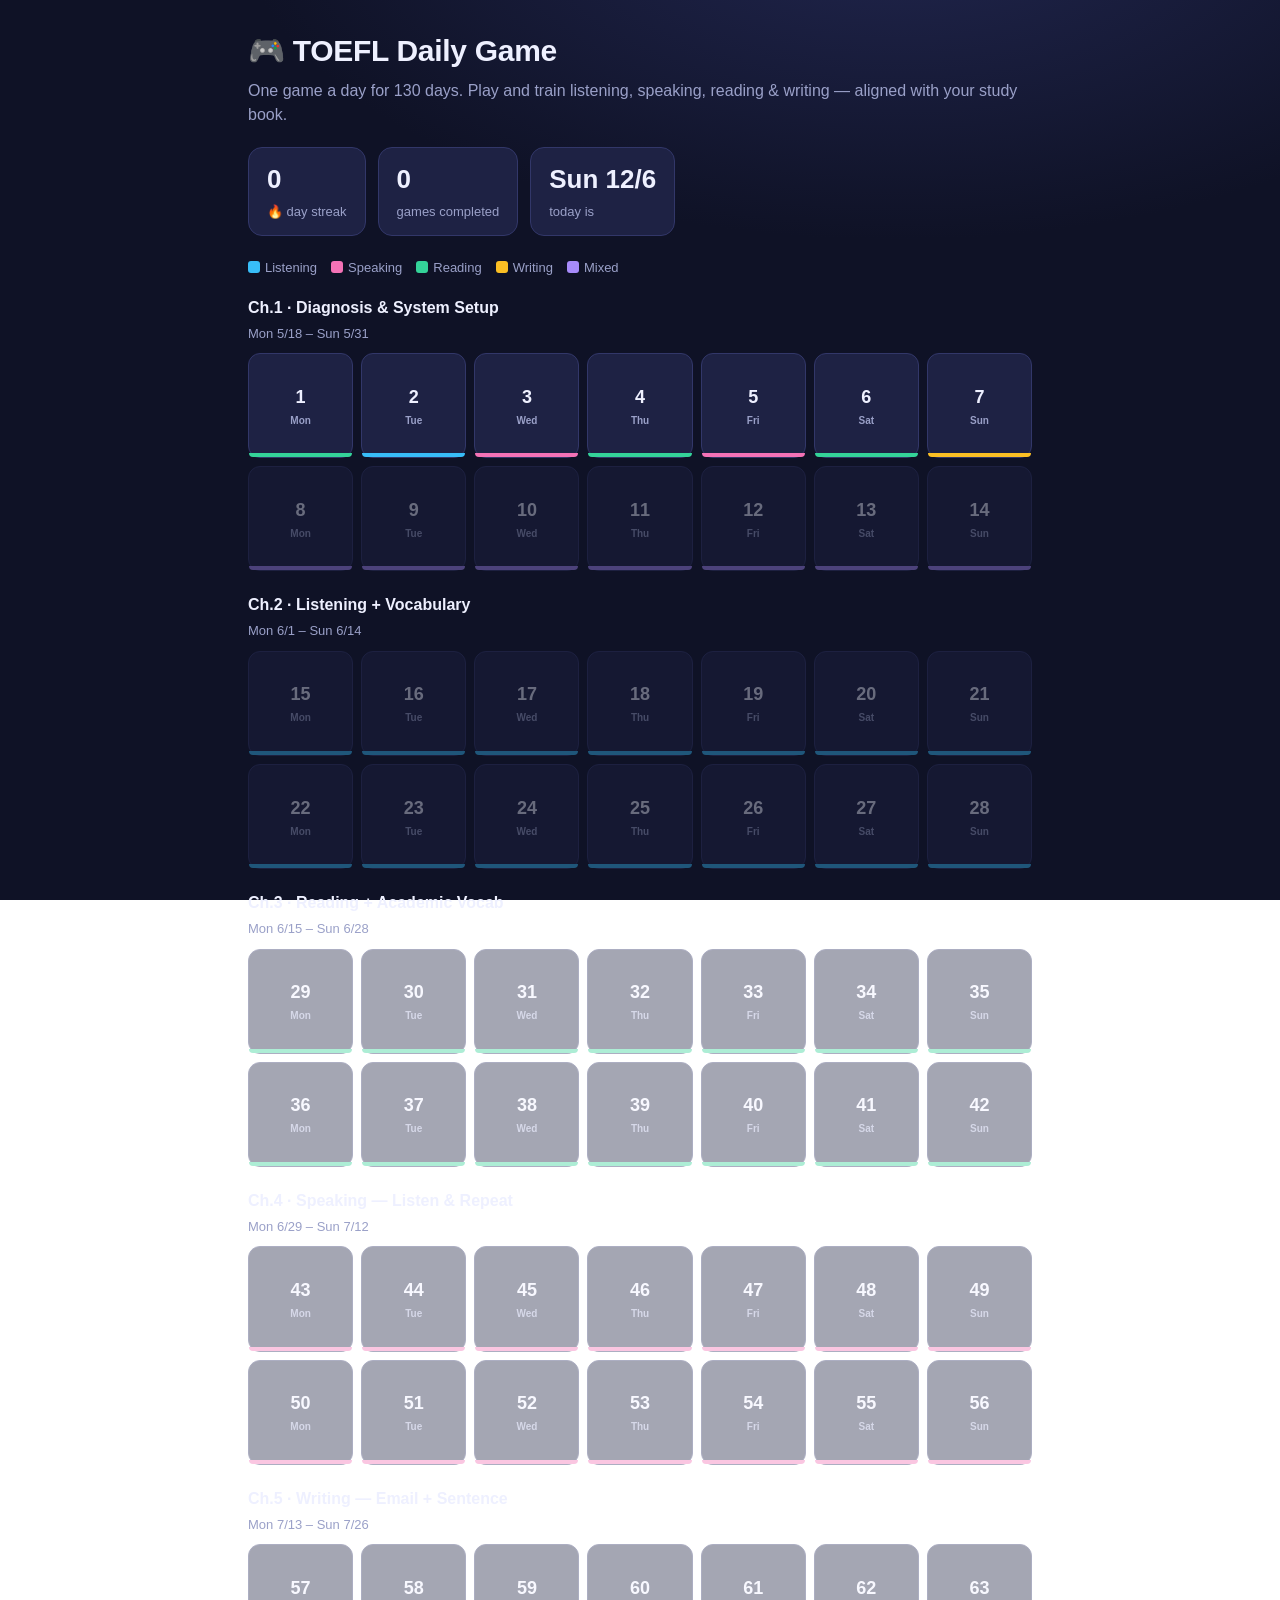
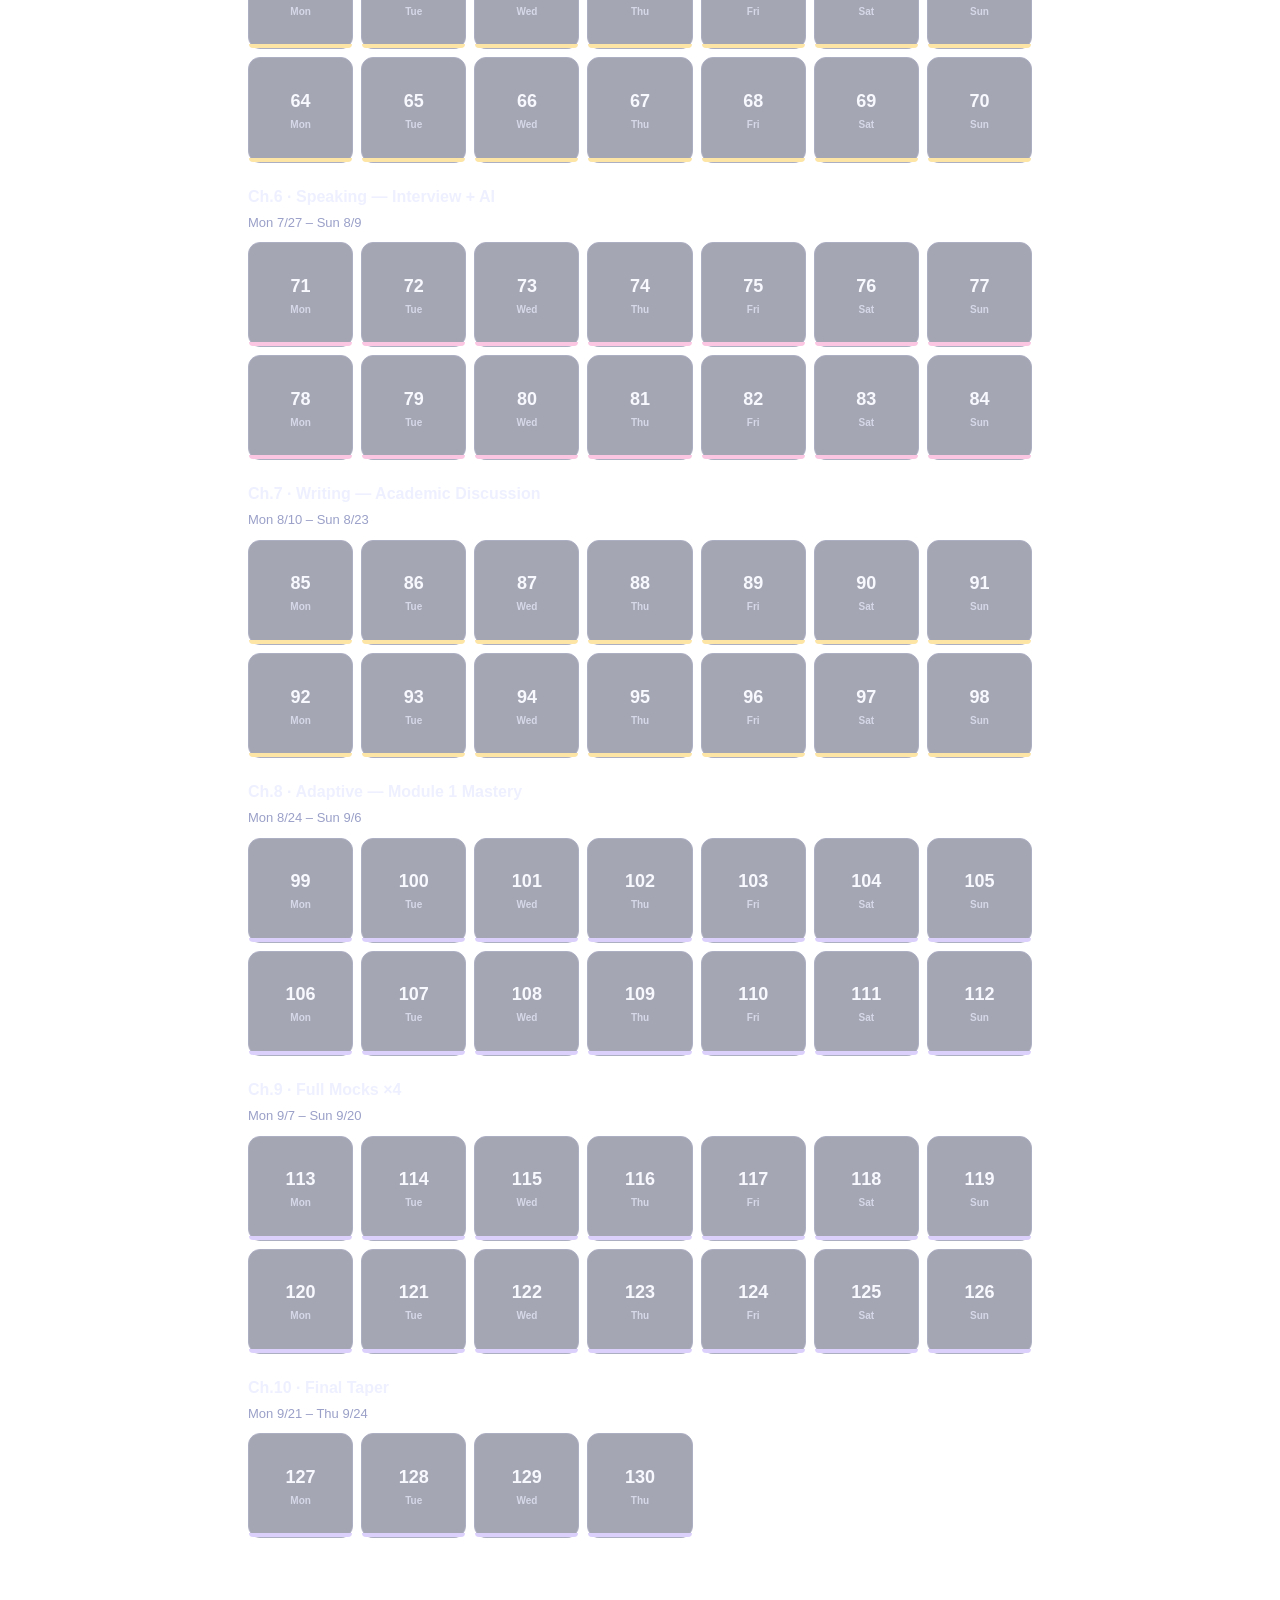
==== game/index.html @ 10a74886 "Move book into book/, add daily browser-game POC in game/ - Reorganize: all study-plan files (README" ====
<!DOCTYPE html>
<html lang="en">
<head>
  <meta charset="utf-8">
  <meta name="viewport" content="width=device-width, initial-scale=1">
  <title>TOEFL Daily Game · 130-Day Play & Learn</title>
  <link rel="stylesheet" href="styles.css">
</head>
<body>
  <div class="wrap">
    <div class="hero">
      <h1>🎮 TOEFL Daily Game</h1>
      <p class="sub">One game a day for 130 days. Play and train listening, speaking, reading & writing — aligned with your study book.</p>
      <div class="streakrow">
        <div class="stat"><b id="s-streak">0</b><span>🔥 day streak</span></div>
        <div class="stat"><b id="s-done">0</b><span>games completed</span></div>
        <div class="stat"><b id="s-today">—</b><span>today is</span></div>
      </div>
      <div class="legend">
        <span><i style="background:var(--listening)"></i>Listening</span>
        <span><i style="background:var(--speaking)"></i>Speaking</span>
        <span><i style="background:var(--reading)"></i>Reading</span>
        <span><i style="background:var(--writing)"></i>Writing</span>
        <span><i style="background:var(--mixed)"></i>Mixed</span>
      </div>
    </div>
    <div id="cal"></div>
  </div>

  <script src="content.js"></script>
  <script src="engine.js"></script>
  <script>
    (function () {
      var T = window.TDG, C = CONTENT;
      var today = T.todayDayNum();
      var stats = T.Progress.stats();
      document.getElementById("s-streak").textContent = stats.streak;
      document.getElementById("s-done").textContent = stats.count;
      var td = T.dateForDay(today);
      document.getElementById("s-today").textContent = (today >= 1 && today <= 130) ? ("Day " + today) : T.fmt(td);

      var SKILLVAR = { listening: "--listening", speaking: "--speaking", reading: "--reading", writing: "--writing", mixed: "--mixed" };
      var cal = document.getElementById("cal");
      var html = "";
      C.chapters.forEach(function (ch) {
        html += '<div class="chapter-block"><h3>Ch.' + ch.n + " · " + ch.title + "</h3>";
        html += '<p class="crange">' + T.fmt(T.dateForDay(ch.from)) + " – " + T.fmt(T.dateForDay(ch.to)) + "</p>";
        html += '<div class="grid">';
        for (var d = ch.from; d <= ch.to; d++) {
          var cfg = C.days[d];
          var playable = !!cfg;
          var prog = T.Progress.get(d);
          var skill = cfg ? cfg.skill : ch.skill;
          var color = "var(" + (SKILLVAR[skill] || "--mixed") + ")";
          var cls = "cell " + (playable ? "playable" : "locked") + (d === today ? " today" : "");
          var href = playable ? ' href="day-' + String(d).padStart(3, "0") + '.html"' : "";
          var tag = playable ? "a" : "div";
          html += "<" + tag + ' class="' + cls + '"' + href + ' title="' + (cfg ? cfg.title : "coming soon") + '">';
          html += '<span class="dn">' + d + "</span>";
          html += '<span class="dd">' + T.fmt(T.dateForDay(d)).split(" ")[0] + "</span>";
          if (prog && prog.done) html += '<span class="done">✅</span>';
          html += '<span class="bar" style="background:' + color + '"></span>';
          html += "</" + tag + ">";
        }
        html += "</div></div>";
      });
      cal.innerHTML = html;
    })();
  </script>
</body>
</html>
---- game/styles.css ----
:root {
  --bg: #0f1226;
  --bg2: #171a35;
  --card: #1e2244;
  --card2: #262a52;
  --ink: #eef0ff;
  --muted: #9aa0c8;
  --line: #323769;
  --accent: #6c8cff;
  --good: #34d399;
  --bad: #fb7185;
  --warn: #fbbf24;
  /* skill colors */
  --listening: #38bdf8;
  --speaking: #f472b6;
  --reading: #34d399;
  --writing: #fbbf24;
  --mixed: #a78bfa;
  --radius: 16px;
  --shadow: 0 8px 30px rgba(0,0,0,.35);
}

* { box-sizing: border-box; }
html, body { margin: 0; padding: 0; }
body {
  background: radial-gradient(1200px 600px at 70% -10%, #21264f 0%, var(--bg) 55%) fixed;
  color: var(--ink);
  font-family: -apple-system, BlinkMacSystemFont, "Segoe UI", "PingFang SC", "Microsoft YaHei", Roboto, Helvetica, Arial, sans-serif;
  line-height: 1.5;
  min-height: 100vh;
}
.wrap { max-width: 820px; margin: 0 auto; padding: 24px 18px 80px; }

a { color: var(--accent); }
button { font-family: inherit; }

/* ---- top bar ---- */
.topbar {
  display: flex; align-items: center; gap: 12px;
  margin-bottom: 22px; flex-wrap: wrap;
}
.topbar .back {
  text-decoration: none; color: var(--muted); font-weight: 600;
  padding: 8px 12px; border: 1px solid var(--line); border-radius: 999px;
  background: var(--card);
}
.topbar .back:hover { color: var(--ink); border-color: var(--accent); }
.daychip {
  font-weight: 800; font-size: 15px; padding: 8px 14px; border-radius: 999px;
  background: var(--card); border: 1px solid var(--line);
}
.skillbadge {
  font-weight: 700; font-size: 13px; letter-spacing: .04em; text-transform: uppercase;
  padding: 6px 12px; border-radius: 999px; color: #0c1024;
}
.spacer { flex: 1; }
.scorepill {
  font-weight: 800; font-size: 15px; padding: 8px 14px; border-radius: 999px;
  background: var(--card2); border: 1px solid var(--line);
}

/* ---- headings / cards ---- */
h1 { font-size: 28px; margin: 4px 0 6px; letter-spacing: -.01em; }
h2 { font-size: 20px; margin: 0 0 8px; }
.sub { color: var(--muted); margin: 0 0 20px; }
.card {
  background: linear-gradient(180deg, var(--card) 0%, var(--bg2) 130%);
  border: 1px solid var(--line); border-radius: var(--radius);
  padding: 22px; box-shadow: var(--shadow); margin-bottom: 18px;
}
.prompt-big { font-size: 24px; font-weight: 700; line-height: 1.4; margin: 6px 0 18px; }
.hint { color: var(--muted); font-size: 14px; }

/* ---- buttons ---- */
.btn {
  display: inline-flex; align-items: center; justify-content: center; gap: 8px;
  border: none; border-radius: 12px; padding: 14px 20px; font-size: 16px; font-weight: 700;
  cursor: pointer; background: var(--accent); color: #0c1024; transition: transform .06s ease, filter .15s ease;
}
.btn:hover { filter: brightness(1.08); }
.btn:active { transform: translateY(1px); }
.btn[disabled] { opacity: .45; cursor: not-allowed; }
.btn.ghost { background: var(--card2); color: var(--ink); border: 1px solid var(--line); }
.btn.big { width: 100%; padding: 18px; font-size: 18px; }
.btn.rec { background: var(--bad); color: #fff; }
.btn.rec.on { animation: pulse 1s infinite; }
@keyframes pulse { 0%,100%{ filter:brightness(1);} 50%{ filter:brightness(1.3);} }
.btnrow { display: flex; gap: 10px; flex-wrap: wrap; }

/* ---- option choices ---- */
.choice {
  display: block; width: 100%; text-align: left; margin: 8px 0;
  background: var(--card2); border: 1px solid var(--line); color: var(--ink);
  border-radius: 12px; padding: 14px 16px; font-size: 16px; cursor: pointer;
}
.choice:hover { border-color: var(--accent); }
.choice.correct { background: rgba(52,211,153,.18); border-color: var(--good); }
.choice.wrong { background: rgba(251,113,133,.16); border-color: var(--bad); }
.choice[disabled] { cursor: default; }

/* ---- inputs ---- */
.txt, textarea.txt {
  width: 100%; background: #11142e; border: 1px solid var(--line); color: var(--ink);
  border-radius: 12px; padding: 14px 16px; font-size: 17px; outline: none;
}
.txt:focus { border-color: var(--accent); }
textarea.txt { min-height: 160px; resize: vertical; line-height: 1.6; }

/* ---- progress ---- */
.progress { height: 8px; background: var(--card2); border-radius: 999px; overflow: hidden; margin: 14px 0 4px; }
.progress > i { display: block; height: 100%; background: var(--accent); width: 0; transition: width .3s ease; }
.meta { display: flex; justify-content: space-between; color: var(--muted); font-size: 13px; }

/* ---- feedback ---- */
.fb { margin-top: 14px; padding: 12px 14px; border-radius: 12px; font-weight: 600; }
.fb.good { background: rgba(52,211,153,.14); color: var(--good); }
.fb.bad { background: rgba(251,113,133,.14); color: var(--bad); }
.fb.neutral { background: var(--card2); color: var(--muted); }

/* ---- result screen ---- */
.result { text-align: center; padding: 30px 22px; }
.stars { font-size: 44px; letter-spacing: 8px; margin: 8px 0 4px; }
.bignum { font-size: 56px; font-weight: 900; margin: 6px 0; }

/* ---- tiles (sentence builder) ---- */
.tilebank, .tileline { display: flex; flex-wrap: wrap; gap: 8px; min-height: 52px; align-content: flex-start; }
.tileline { background: #11142e; border: 1px dashed var(--line); border-radius: 12px; padding: 12px; margin: 8px 0 14px; }
.tile {
  background: var(--card2); border: 1px solid var(--line); color: var(--ink);
  border-radius: 10px; padding: 10px 14px; font-size: 16px; cursor: pointer; user-select: none;
}
.tile:hover { border-color: var(--accent); }

/* ---- transcript box ---- */
.tscript { background: #11142e; border: 1px solid var(--line); border-radius: 12px; padding: 14px; margin-top: 12px; min-height: 48px; }
.warnbox { background: rgba(251,191,36,.12); border: 1px solid var(--warn); color: var(--warn); border-radius: 12px; padding: 12px 14px; margin-bottom: 16px; font-size: 14px; }

/* ---- word-diff coloring ---- */
.w-ok { color: var(--good); }
.w-miss { color: var(--bad); text-decoration: line-through; }
.w-extra { color: var(--muted); }

/* ================= LAUNCHER ================= */
.hero { margin-bottom: 18px; }
.hero h1 { font-size: 30px; }
.streakrow { display: flex; gap: 12px; flex-wrap: wrap; margin: 10px 0 22px; }
.stat { background: var(--card); border: 1px solid var(--line); border-radius: 14px; padding: 12px 18px; }
.stat b { display: block; font-size: 26px; }
.stat span { color: var(--muted); font-size: 13px; }

.legend { display: flex; gap: 14px; flex-wrap: wrap; margin: 0 0 16px; font-size: 13px; color: var(--muted); }
.legend i { display: inline-block; width: 12px; height: 12px; border-radius: 3px; margin-right: 5px; vertical-align: -1px; }

.chapter-block { margin-bottom: 22px; }
.chapter-block h3 { margin: 0 0 4px; font-size: 16px; }
.chapter-block .crange { color: var(--muted); font-size: 13px; margin: 0 0 10px; }
.grid { display: grid; grid-template-columns: repeat(7, 1fr); gap: 8px; }
.cell {
  position: relative; aspect-ratio: 1/1; border-radius: 12px; border: 1px solid var(--line);
  background: var(--card); display: flex; flex-direction: column; align-items: center; justify-content: center;
  text-decoration: none; color: var(--ink); font-weight: 800; gap: 2px;
}
.cell .dn { font-size: 18px; }
.cell .dd { font-size: 10px; color: var(--muted); font-weight: 600; }
.cell.locked { opacity: .4; cursor: not-allowed; }
.cell.playable:hover { border-color: var(--accent); transform: translateY(-2px); transition: transform .1s; }
.cell.today { outline: 2px solid var(--accent); outline-offset: 2px; }
.cell .done { position: absolute; top: 4px; right: 6px; font-size: 12px; }
.cell .bar { position: absolute; left: 0; right: 0; bottom: 0; height: 4px; border-radius: 0 0 11px 11px; }

@media (max-width: 540px) {
  .grid { grid-template-columns: repeat(7, 1fr); gap: 5px; }
  .cell .dn { font-size: 15px; }
  h1 { font-size: 24px; }
  .prompt-big { font-size: 20px; }
}
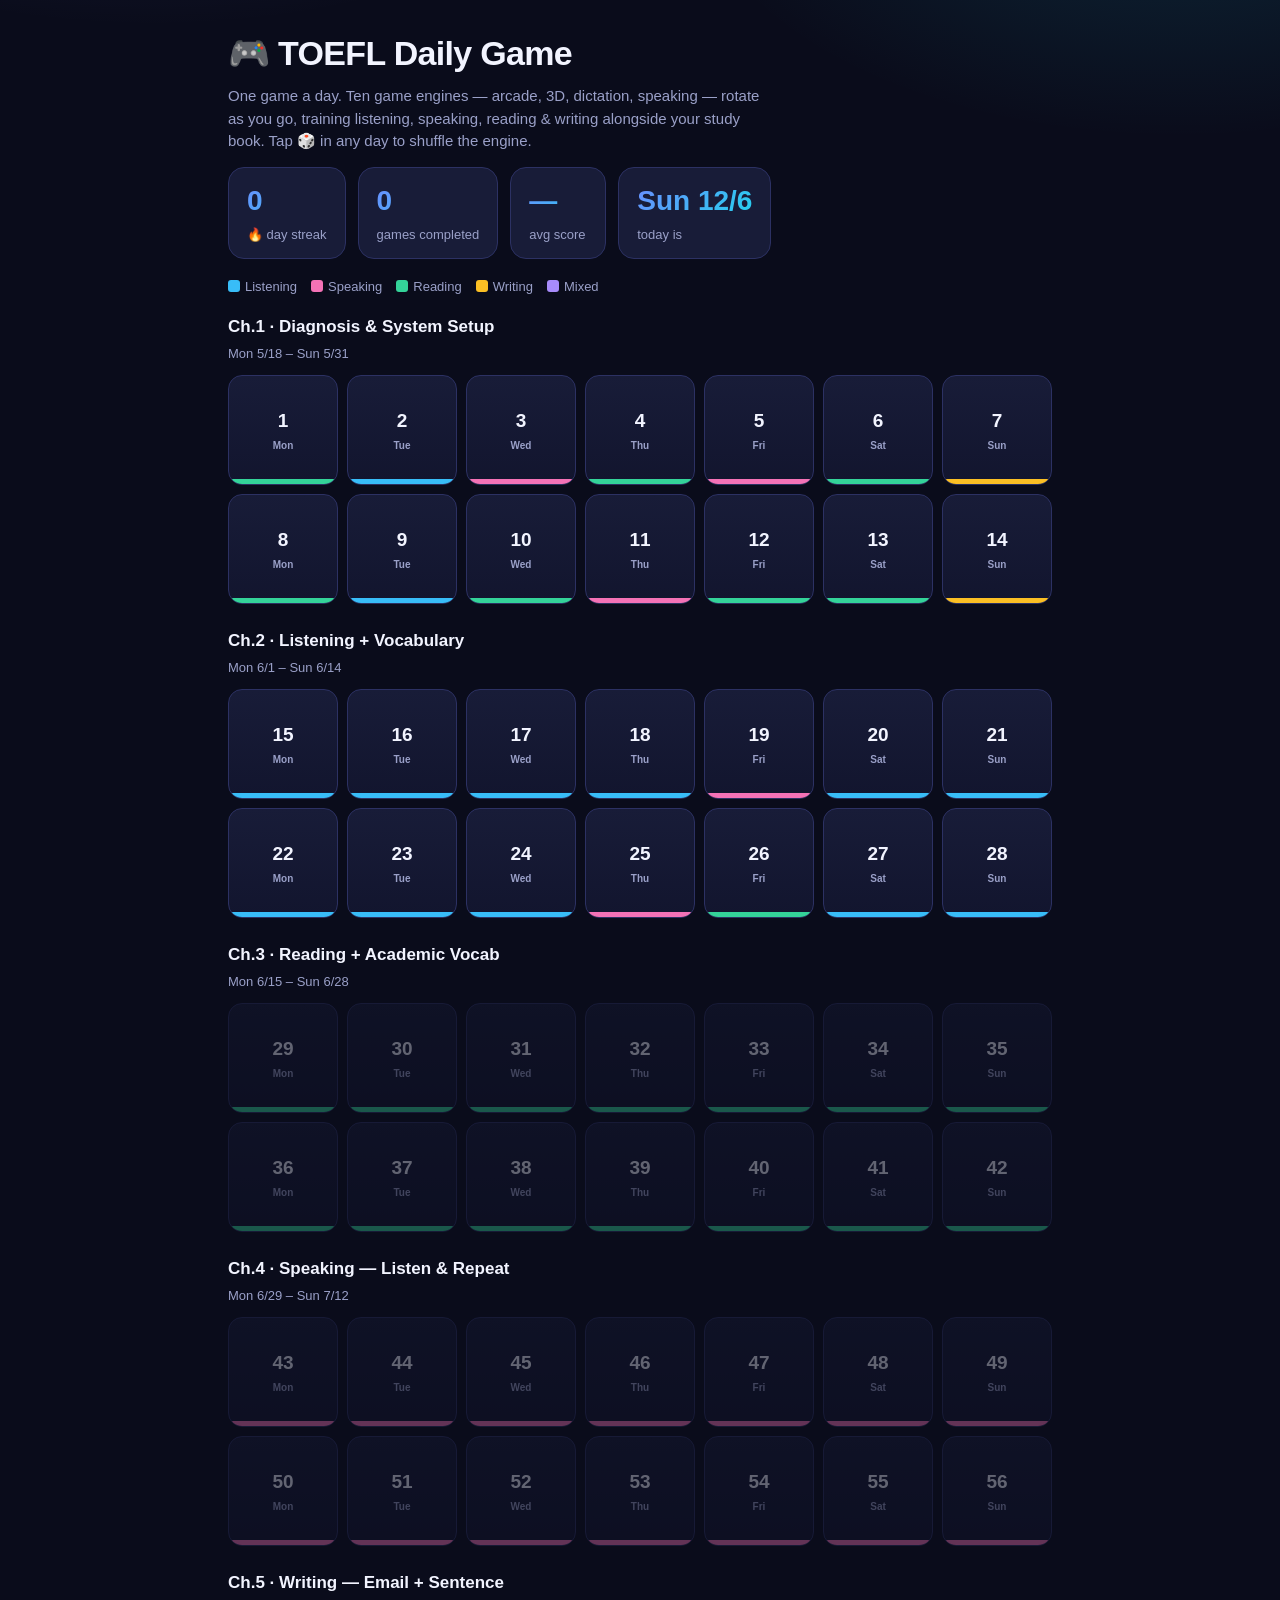
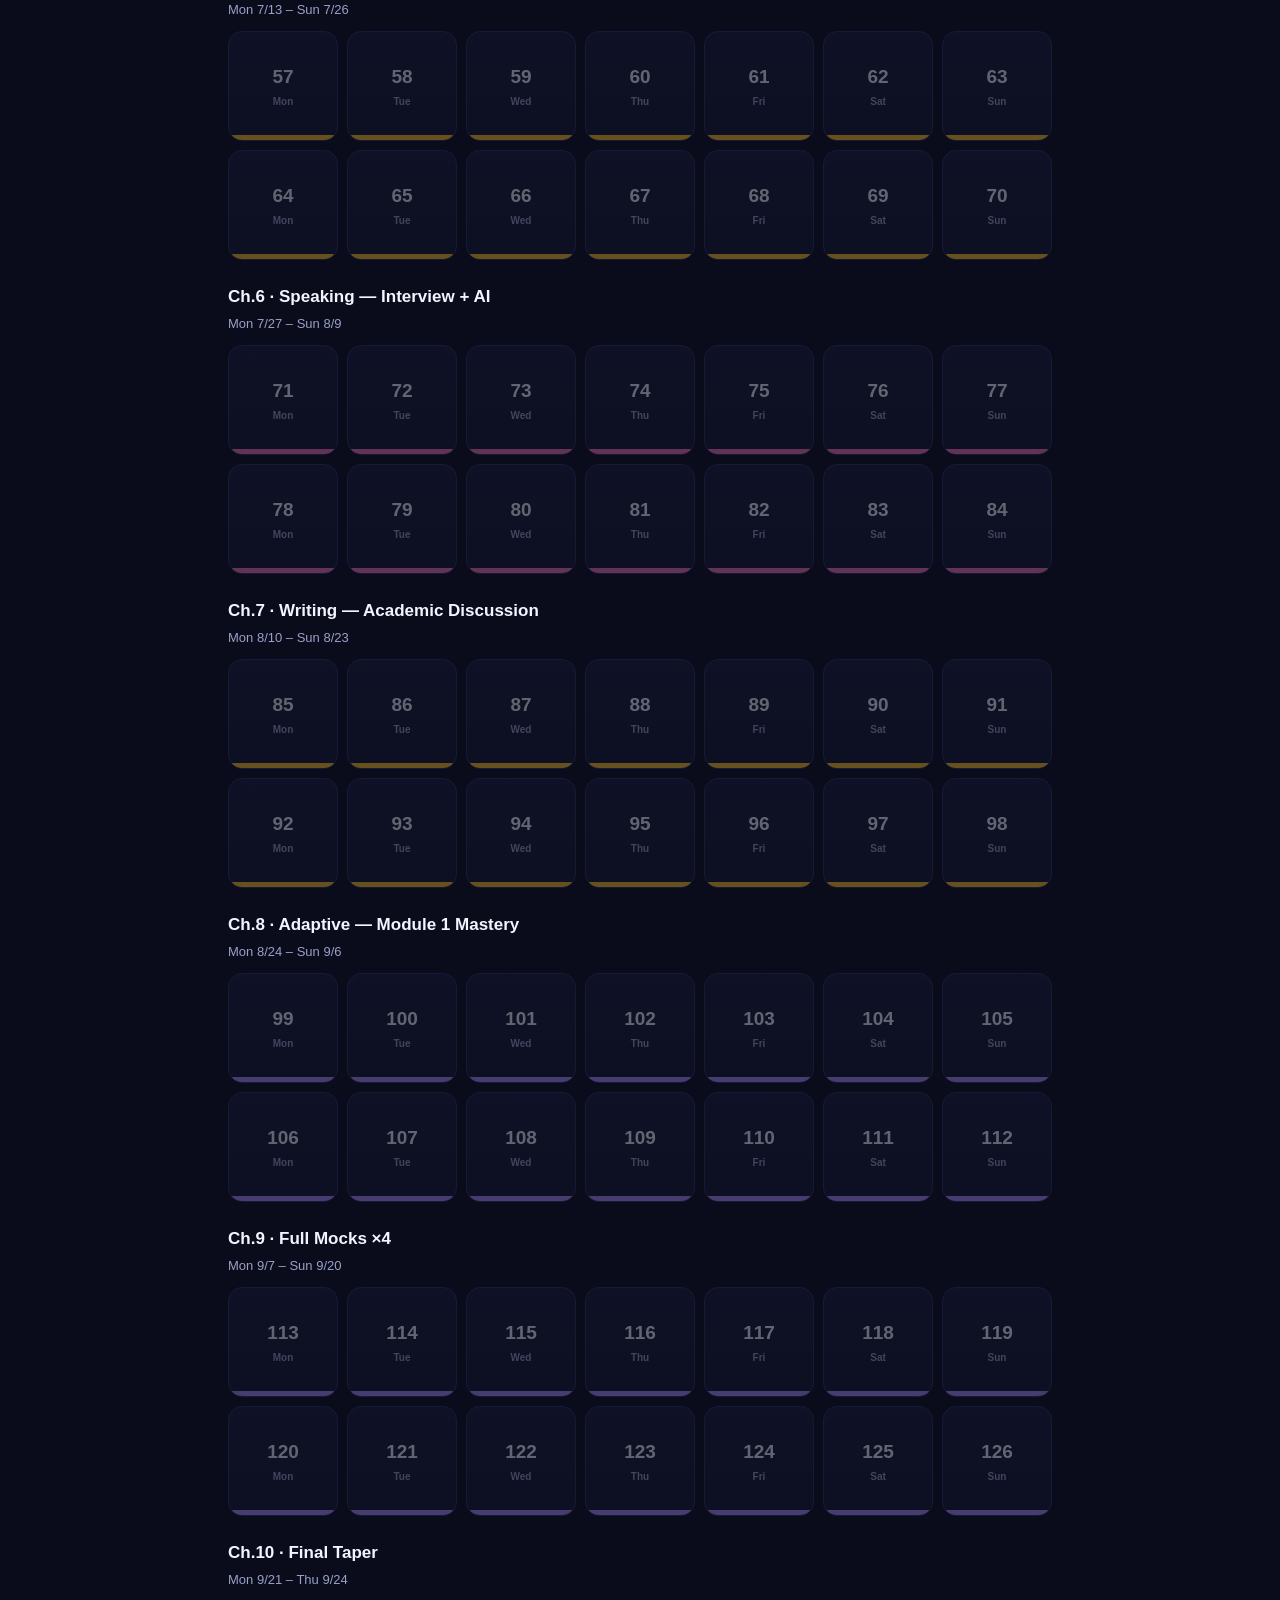
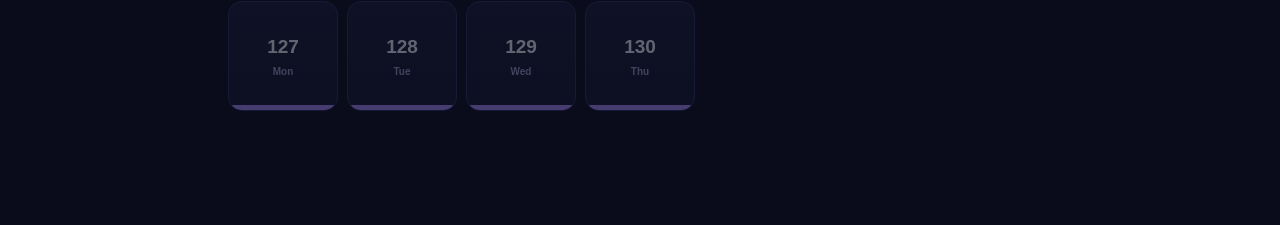
==== commit a006c545: "Rebuild daily game: 10 rotating engines (2D canvas + 3D), Days 1-28 Replace the single quiz-style en" ====
--- a/game/index.html
+++ b/game/index.html
@@ -4,16 +4,17 @@
   <meta charset="utf-8">
   <meta name="viewport" content="width=device-width, initial-scale=1">
   <title>TOEFL Daily Game · 130-Day Play & Learn</title>
-  <link rel="stylesheet" href="styles.css">
+  <link rel="stylesheet" href="styles.css?v=2">
 </head>
 <body>
   <div class="wrap">
     <div class="hero">
       <h1>🎮 TOEFL Daily Game</h1>
-      <p class="sub">One game a day for 130 days. Play and train listening, speaking, reading & writing — aligned with your study book.</p>
+      <p class="sub">One game a day. Ten game engines — arcade, 3D, dictation, speaking — rotate as you go, training listening, speaking, reading & writing alongside your study book. Tap 🎲 in any day to shuffle the engine.</p>
       <div class="streakrow">
         <div class="stat"><b id="s-streak">0</b><span>🔥 day streak</span></div>
         <div class="stat"><b id="s-done">0</b><span>games completed</span></div>
+        <div class="stat"><b id="s-avg">—</b><span>avg score</span></div>
         <div class="stat"><b id="s-today">—</b><span>today is</span></div>
       </div>
       <div class="legend">
@@ -27,8 +28,8 @@
     <div id="cal"></div>
   </div>
 
-  <script src="content.js"></script>
-  <script src="engine.js"></script>
+  <script src="content.js?v=2"></script>
+  <script src="core.js?v=2"></script>
   <script>
     (function () {
       var T = window.TDG, C = CONTENT;
@@ -36,11 +37,11 @@
       var stats = T.Progress.stats();
       document.getElementById("s-streak").textContent = stats.streak;
       document.getElementById("s-done").textContent = stats.count;
+      document.getElementById("s-avg").textContent = stats.count ? (stats.avg + "%") : "—";
       var td = T.dateForDay(today);
       document.getElementById("s-today").textContent = (today >= 1 && today <= 130) ? ("Day " + today) : T.fmt(td);
 
       var SKILLVAR = { listening: "--listening", speaking: "--speaking", reading: "--reading", writing: "--writing", mixed: "--mixed" };
-      var cal = document.getElementById("cal");
       var html = "";
       C.chapters.forEach(function (ch) {
         html += '<div class="chapter-block"><h3>Ch.' + ch.n + " · " + ch.title + "</h3>";
@@ -53,18 +54,18 @@
           var skill = cfg ? cfg.skill : ch.skill;
           var color = "var(" + (SKILLVAR[skill] || "--mixed") + ")";
           var cls = "cell " + (playable ? "playable" : "locked") + (d === today ? " today" : "");
-          var href = playable ? ' href="day-' + String(d).padStart(3, "0") + '.html"' : "";
+          var href = playable ? ' href="play.html?d=' + d + '"' : "";
           var tag = playable ? "a" : "div";
-          html += "<" + tag + ' class="' + cls + '"' + href + ' title="' + (cfg ? cfg.title : "coming soon") + '">';
+          html += "<" + tag + ' class="' + cls + '"' + href + ' title="' + (cfg ? (cfg.title + " — " + cfg.engine) : "coming soon") + '">';
           html += '<span class="dn">' + d + "</span>";
           html += '<span class="dd">' + T.fmt(T.dateForDay(d)).split(" ")[0] + "</span>";
-          if (prog && prog.done) html += '<span class="done">✅</span>';
+          if (prog && prog.done) { html += '<span class="done">✅</span>'; html += '<span class="pct">' + prog.best + "%</span>"; }
           html += '<span class="bar" style="background:' + color + '"></span>';
           html += "</" + tag + ">";
         }
         html += "</div></div>";
       });
-      cal.innerHTML = html;
+      document.getElementById("cal").innerHTML = html;
     })();
   </script>
 </body>
--- a/game/styles.css
+++ b/game/styles.css
@@ -1,12 +1,13 @@
 :root {
-  --bg: #0f1226;
-  --bg2: #171a35;
-  --card: #1e2244;
-  --card2: #262a52;
-  --ink: #eef0ff;
+  --bg: #0a0c1b;
+  --bg2: #12152e;
+  --card: #181c38;
+  --card2: #222748;
+  --ink: #f2f4ff;
   --muted: #9aa0c8;
-  --line: #323769;
+  --line: #2c3163;
   --accent: #6c8cff;
+  --accent2: #22d3ee;
   --good: #34d399;
   --bad: #fb7185;
   --warn: #fbbf24;
@@ -16,161 +17,177 @@
   --reading: #34d399;
   --writing: #fbbf24;
   --mixed: #a78bfa;
-  --radius: 16px;
-  --shadow: 0 8px 30px rgba(0,0,0,.35);
+  --radius: 18px;
+  --shadow: 0 12px 40px rgba(0,0,0,.45);
 }
 
 * { box-sizing: border-box; }
 html, body { margin: 0; padding: 0; }
 body {
-  background: radial-gradient(1200px 600px at 70% -10%, #21264f 0%, var(--bg) 55%) fixed;
+  background:
+    radial-gradient(900px 500px at 12% -8%, rgba(124,140,255,.18), transparent 60%),
+    radial-gradient(900px 500px at 92% -4%, rgba(34,211,238,.14), transparent 55%),
+    var(--bg);
   color: var(--ink);
   font-family: -apple-system, BlinkMacSystemFont, "Segoe UI", "PingFang SC", "Microsoft YaHei", Roboto, Helvetica, Arial, sans-serif;
   line-height: 1.5;
   min-height: 100vh;
+  -webkit-font-smoothing: antialiased;
 }
-.wrap { max-width: 820px; margin: 0 auto; padding: 24px 18px 80px; }
-
+.wrap { max-width: 860px; margin: 0 auto; padding: 22px 18px 90px; }
 a { color: var(--accent); }
 button { font-family: inherit; }
 
-/* ---- top bar ---- */
-.topbar {
-  display: flex; align-items: center; gap: 12px;
-  margin-bottom: 22px; flex-wrap: wrap;
-}
+/* ---- top bar / HUD ---- */
+.topbar { display: flex; align-items: center; gap: 10px; margin-bottom: 18px; flex-wrap: wrap; }
 .topbar .back {
   text-decoration: none; color: var(--muted); font-weight: 600;
-  padding: 8px 12px; border: 1px solid var(--line); border-radius: 999px;
-  background: var(--card);
+  padding: 8px 12px; border: 1px solid var(--line); border-radius: 999px; background: var(--card);
 }
 .topbar .back:hover { color: var(--ink); border-color: var(--accent); }
-.daychip {
-  font-weight: 800; font-size: 15px; padding: 8px 14px; border-radius: 999px;
-  background: var(--card); border: 1px solid var(--line);
-}
-.skillbadge {
-  font-weight: 700; font-size: 13px; letter-spacing: .04em; text-transform: uppercase;
-  padding: 6px 12px; border-radius: 999px; color: #0c1024;
+.daychip { font-weight: 800; font-size: 14px; padding: 8px 14px; border-radius: 999px; background: var(--card); border: 1px solid var(--line); }
+.skillbadge { font-weight: 800; font-size: 12px; letter-spacing: .05em; text-transform: uppercase; padding: 6px 11px; border-radius: 999px; color: #0c1024; }
+.badge3d {
+  font-weight: 900; font-size: 11px; letter-spacing: .08em; padding: 5px 9px; border-radius: 8px; color: #04121a;
+  background: linear-gradient(135deg, var(--accent2), #67e8f9); box-shadow: 0 0 16px rgba(34,211,238,.5);
 }
 .spacer { flex: 1; }
-.scorepill {
-  font-weight: 800; font-size: 15px; padding: 8px 14px; border-radius: 999px;
-  background: var(--card2); border: 1px solid var(--line);
+.shufbtn {
+  cursor: pointer; font-weight: 800; font-size: 13px; padding: 8px 13px; border-radius: 999px;
+  background: var(--card); color: var(--muted); border: 1px solid var(--line); transition: .15s;
+}
+.shufbtn:hover { color: var(--ink); border-color: var(--accent); }
+.shufbtn.on { background: linear-gradient(135deg, var(--accent), #8b5cf6); color: #fff; border-color: transparent; box-shadow: 0 0 18px rgba(124,140,255,.5); }
+.combopill { font-weight: 900; font-size: 14px; padding: 6px 10px; border-radius: 999px; opacity: 0; transform: scale(.6); transition: .15s; color: #04121a; background: var(--warn); }
+.combopill.show { opacity: 1; transform: scale(1); box-shadow: 0 0 16px rgba(251,191,36,.6); }
+.scorepill { font-weight: 800; font-size: 14px; padding: 8px 13px; border-radius: 999px; background: var(--card2); border: 1px solid var(--line); }
+
+/* ---- headings ---- */
+h1 { font-size: 30px; margin: 6px 0 6px; letter-spacing: -.02em; }
+.sub { color: var(--muted); margin: 0 0 12px; max-width: 64ch; }
+.enginetag {
+  display: inline-block; font-size: 12px; font-weight: 800; letter-spacing: .04em; text-transform: uppercase;
+  color: var(--accent2); border: 1px solid rgba(34,211,238,.35); background: rgba(34,211,238,.08);
+  padding: 4px 10px; border-radius: 8px; margin-bottom: 16px;
 }
 
-/* ---- headings / cards ---- */
-h1 { font-size: 28px; margin: 4px 0 6px; letter-spacing: -.01em; }
-h2 { font-size: 20px; margin: 0 0 8px; }
-.sub { color: var(--muted); margin: 0 0 20px; }
+/* ---- stage / cards ---- */
+.stage { position: relative; }
 .card {
-  background: linear-gradient(180deg, var(--card) 0%, var(--bg2) 130%);
+  background: linear-gradient(180deg, var(--card) 0%, var(--bg2) 140%);
   border: 1px solid var(--line); border-radius: var(--radius);
   padding: 22px; box-shadow: var(--shadow); margin-bottom: 18px;
 }
-.prompt-big { font-size: 24px; font-weight: 700; line-height: 1.4; margin: 6px 0 18px; }
+.prompt-big { font-size: 25px; font-weight: 800; line-height: 1.35; margin: 6px 0 18px; color: var(--ink); }
+.prompt-word { font-size: 34px; font-weight: 900; letter-spacing: -.01em; color: var(--accent2); text-shadow: 0 0 24px rgba(34,211,238,.35); margin: 4px 0 18px; }
 .hint { color: var(--muted); font-size: 14px; }
+
+/* ---- canvas ---- */
+.gamecanvas { display: block; width: 100%; border-radius: var(--radius); border: 1px solid var(--line); background: #070914; box-shadow: var(--shadow); touch-action: manipulation; }
+.canvas-wrap { position: relative; }
 
 /* ---- buttons ---- */
 .btn {
   display: inline-flex; align-items: center; justify-content: center; gap: 8px;
-  border: none; border-radius: 12px; padding: 14px 20px; font-size: 16px; font-weight: 700;
-  cursor: pointer; background: var(--accent); color: #0c1024; transition: transform .06s ease, filter .15s ease;
+  border: none; border-radius: 12px; padding: 14px 20px; font-size: 16px; font-weight: 800;
+  cursor: pointer; color: #06112b;
+  background: linear-gradient(135deg, var(--accent), #8b5cf6);
+  box-shadow: 0 6px 18px rgba(124,140,255,.35); transition: transform .06s, filter .15s;
 }
 .btn:hover { filter: brightness(1.08); }
 .btn:active { transform: translateY(1px); }
-.btn[disabled] { opacity: .45; cursor: not-allowed; }
-.btn.ghost { background: var(--card2); color: var(--ink); border: 1px solid var(--line); }
+.btn[disabled] { opacity: .45; cursor: not-allowed; box-shadow: none; }
+.btn.ghost { background: var(--card2); color: var(--ink); border: 1px solid var(--line); box-shadow: none; }
 .btn.big { width: 100%; padding: 18px; font-size: 18px; }
-.btn.rec { background: var(--bad); color: #fff; }
+.btn.rec { background: linear-gradient(135deg, #fb7185, #ef4444); color: #fff; box-shadow: 0 6px 18px rgba(251,113,133,.4); }
 .btn.rec.on { animation: pulse 1s infinite; }
-@keyframes pulse { 0%,100%{ filter:brightness(1);} 50%{ filter:brightness(1.3);} }
+@keyframes pulse { 0%,100% { filter: brightness(1); transform: scale(1); } 50% { filter: brightness(1.25); transform: scale(1.03); } }
 .btnrow { display: flex; gap: 10px; flex-wrap: wrap; }
 
-/* ---- option choices ---- */
+/* ---- choices ---- */
 .choice {
-  display: block; width: 100%; text-align: left; margin: 8px 0;
+  display: block; width: 100%; text-align: left; margin: 9px 0;
   background: var(--card2); border: 1px solid var(--line); color: var(--ink);
-  border-radius: 12px; padding: 14px 16px; font-size: 16px; cursor: pointer;
+  border-radius: 12px; padding: 15px 16px; font-size: 16px; font-weight: 600; cursor: pointer; transition: .12s;
 }
-.choice:hover { border-color: var(--accent); }
-.choice.correct { background: rgba(52,211,153,.18); border-color: var(--good); }
-.choice.wrong { background: rgba(251,113,133,.16); border-color: var(--bad); }
+.choice:hover { border-color: var(--accent); transform: translateX(3px); }
+.choice.correct { background: rgba(52,211,153,.2); border-color: var(--good); color: #d1fae5; }
+.choice.wrong { background: rgba(251,113,133,.18); border-color: var(--bad); color: #fecdd3; }
 .choice[disabled] { cursor: default; }
 
 /* ---- inputs ---- */
 .txt, textarea.txt {
-  width: 100%; background: #11142e; border: 1px solid var(--line); color: var(--ink);
+  width: 100%; background: #0b0e22; border: 1px solid var(--line); color: var(--ink);
   border-radius: 12px; padding: 14px 16px; font-size: 17px; outline: none;
 }
-.txt:focus { border-color: var(--accent); }
-textarea.txt { min-height: 160px; resize: vertical; line-height: 1.6; }
+.txt:focus { border-color: var(--accent); box-shadow: 0 0 0 3px rgba(124,140,255,.18); }
+textarea.txt { min-height: 120px; resize: vertical; line-height: 1.6; }
 
 /* ---- progress ---- */
-.progress { height: 8px; background: var(--card2); border-radius: 999px; overflow: hidden; margin: 14px 0 4px; }
-.progress > i { display: block; height: 100%; background: var(--accent); width: 0; transition: width .3s ease; }
-.meta { display: flex; justify-content: space-between; color: var(--muted); font-size: 13px; }
+.progress { height: 9px; background: var(--card2); border-radius: 999px; overflow: hidden; margin: 4px 0 4px; }
+.progress > i { display: block; height: 100%; background: linear-gradient(90deg, var(--accent), var(--accent2)); width: 0; transition: width .3s ease; }
+.meta { display: flex; justify-content: space-between; color: var(--muted); font-size: 13px; margin-bottom: 8px; }
 
 /* ---- feedback ---- */
-.fb { margin-top: 14px; padding: 12px 14px; border-radius: 12px; font-weight: 600; }
-.fb.good { background: rgba(52,211,153,.14); color: var(--good); }
-.fb.bad { background: rgba(251,113,133,.14); color: var(--bad); }
-.fb.neutral { background: var(--card2); color: var(--muted); }
+.fb { margin-top: 14px; padding: 12px 14px; border-radius: 12px; font-weight: 700; }
+.fb.good { background: rgba(52,211,153,.16); color: #6ee7b7; }
+.fb.bad { background: rgba(251,113,133,.16); color: #fda4af; }
+.fb.neutral { background: transparent; color: var(--muted); padding: 8px 2px; font-weight: 600; font-style: italic; }
 
-/* ---- result screen ---- */
-.result { text-align: center; padding: 30px 22px; }
-.stars { font-size: 44px; letter-spacing: 8px; margin: 8px 0 4px; }
-.bignum { font-size: 56px; font-weight: 900; margin: 6px 0; }
+/* ---- floating score popups ---- */
+.scorepop {
+  position: absolute; left: 50%; top: 40%; transform: translate(-50%,-50%);
+  font-weight: 900; font-size: 28px; pointer-events: none; z-index: 20; color: var(--good);
+  text-shadow: 0 2px 12px rgba(0,0,0,.6); animation: floatup .9s ease-out forwards;
+}
+.scorepop.bad { color: var(--bad); }
+.scorepop.combo { color: var(--warn); }
+@keyframes floatup { 0% { opacity: 0; transform: translate(-50%,-30%) scale(.6); } 20% { opacity: 1; } 100% { opacity: 0; transform: translate(-50%,-130%) scale(1.1); } }
 
-/* ---- tiles (sentence builder) ---- */
+/* ---- result ---- */
+.result { text-align: center; padding: 34px 22px; position: relative; overflow: hidden; }
+.stars { font-size: 46px; letter-spacing: 8px; margin: 6px 0 4px; animation: pop .5s ease; }
+.bignum { font-size: 60px; font-weight: 900; margin: 4px 0; background: linear-gradient(135deg, var(--accent), var(--accent2)); -webkit-background-clip: text; background-clip: text; color: transparent; }
+@keyframes pop { 0% { transform: scale(.3); opacity: 0; } 60% { transform: scale(1.15); } 100% { transform: scale(1); opacity: 1; } }
+
+/* ---- transcript / tiles / misc ---- */
+.tscript { background: #0b0e22; border: 1px solid var(--line); border-radius: 12px; padding: 14px; margin-top: 12px; min-height: 48px; }
+.warnbox { background: rgba(251,191,36,.12); border: 1px solid var(--warn); color: var(--warn); border-radius: 12px; padding: 12px 14px; margin-bottom: 16px; font-size: 14px; }
 .tilebank, .tileline { display: flex; flex-wrap: wrap; gap: 8px; min-height: 52px; align-content: flex-start; }
-.tileline { background: #11142e; border: 1px dashed var(--line); border-radius: 12px; padding: 12px; margin: 8px 0 14px; }
-.tile {
-  background: var(--card2); border: 1px solid var(--line); color: var(--ink);
-  border-radius: 10px; padding: 10px 14px; font-size: 16px; cursor: pointer; user-select: none;
-}
-.tile:hover { border-color: var(--accent); }
-
-/* ---- transcript box ---- */
-.tscript { background: #11142e; border: 1px solid var(--line); border-radius: 12px; padding: 14px; margin-top: 12px; min-height: 48px; }
-.warnbox { background: rgba(251,191,36,.12); border: 1px solid var(--warn); color: var(--warn); border-radius: 12px; padding: 12px 14px; margin-bottom: 16px; font-size: 14px; }
-
-/* ---- word-diff coloring ---- */
-.w-ok { color: var(--good); }
-.w-miss { color: var(--bad); text-decoration: line-through; }
-.w-extra { color: var(--muted); }
+.tileline { background: #0b0e22; border: 1px dashed var(--line); border-radius: 12px; padding: 12px; margin: 8px 0 14px; }
+.tile { background: var(--card2); border: 1px solid var(--line); color: var(--ink); border-radius: 10px; padding: 10px 14px; font-size: 16px; font-weight: 600; cursor: pointer; user-select: none; transition: .1s; }
+.tile:hover { border-color: var(--accent); transform: translateY(-2px); }
+.w-ok { color: var(--good); } .w-miss { color: var(--bad); text-decoration: line-through; }
 
 /* ================= LAUNCHER ================= */
 .hero { margin-bottom: 18px; }
-.hero h1 { font-size: 30px; }
-.streakrow { display: flex; gap: 12px; flex-wrap: wrap; margin: 10px 0 22px; }
-.stat { background: var(--card); border: 1px solid var(--line); border-radius: 14px; padding: 12px 18px; }
-.stat b { display: block; font-size: 26px; }
+.hero h1 { font-size: 34px; }
+.hero .sub { font-size: 15px; }
+.streakrow { display: flex; gap: 12px; flex-wrap: wrap; margin: 14px 0 18px; }
+.stat { background: var(--card); border: 1px solid var(--line); border-radius: 16px; padding: 12px 18px; min-width: 96px; }
+.stat b { display: block; font-size: 28px; background: linear-gradient(135deg, var(--accent), var(--accent2)); -webkit-background-clip: text; background-clip: text; color: transparent; }
 .stat span { color: var(--muted); font-size: 13px; }
-
-.legend { display: flex; gap: 14px; flex-wrap: wrap; margin: 0 0 16px; font-size: 13px; color: var(--muted); }
+.legend { display: flex; gap: 14px; flex-wrap: wrap; margin: 0 0 18px; font-size: 13px; color: var(--muted); }
 .legend i { display: inline-block; width: 12px; height: 12px; border-radius: 3px; margin-right: 5px; vertical-align: -1px; }
 
-.chapter-block { margin-bottom: 22px; }
-.chapter-block h3 { margin: 0 0 4px; font-size: 16px; }
-.chapter-block .crange { color: var(--muted); font-size: 13px; margin: 0 0 10px; }
-.grid { display: grid; grid-template-columns: repeat(7, 1fr); gap: 8px; }
+.chapter-block { margin-bottom: 24px; }
+.chapter-block h3 { margin: 0 0 4px; font-size: 17px; }
+.chapter-block .crange { color: var(--muted); font-size: 13px; margin: 0 0 12px; }
+.grid { display: grid; grid-template-columns: repeat(7, 1fr); gap: 9px; }
 .cell {
-  position: relative; aspect-ratio: 1/1; border-radius: 12px; border: 1px solid var(--line);
-  background: var(--card); display: flex; flex-direction: column; align-items: center; justify-content: center;
-  text-decoration: none; color: var(--ink); font-weight: 800; gap: 2px;
+  position: relative; aspect-ratio: 1/1; border-radius: 14px; border: 1px solid var(--line);
+  background: linear-gradient(180deg, var(--card), var(--bg2)); display: flex; flex-direction: column;
+  align-items: center; justify-content: center; text-decoration: none; color: var(--ink); font-weight: 800; gap: 2px; overflow: hidden;
 }
-.cell .dn { font-size: 18px; }
-.cell .dd { font-size: 10px; color: var(--muted); font-weight: 600; }
-.cell.locked { opacity: .4; cursor: not-allowed; }
-.cell.playable:hover { border-color: var(--accent); transform: translateY(-2px); transition: transform .1s; }
-.cell.today { outline: 2px solid var(--accent); outline-offset: 2px; }
+.cell .dn { font-size: 19px; } .cell .dd { font-size: 10px; color: var(--muted); font-weight: 600; }
+.cell.locked { opacity: .38; cursor: not-allowed; }
+.cell.playable:hover { border-color: var(--accent); transform: translateY(-3px); transition: transform .12s; box-shadow: 0 8px 22px rgba(0,0,0,.4); }
+.cell.today { outline: 2px solid var(--accent2); outline-offset: 2px; }
 .cell .done { position: absolute; top: 4px; right: 6px; font-size: 12px; }
-.cell .bar { position: absolute; left: 0; right: 0; bottom: 0; height: 4px; border-radius: 0 0 11px 11px; }
+.cell .bar { position: absolute; left: 0; right: 0; bottom: 0; height: 5px; }
+.cell .pct { position: absolute; bottom: 7px; font-size: 9px; color: var(--muted); font-weight: 700; }
 
 @media (max-width: 540px) {
-  .grid { grid-template-columns: repeat(7, 1fr); gap: 5px; }
-  .cell .dn { font-size: 15px; }
-  h1 { font-size: 24px; }
-  .prompt-big { font-size: 20px; }
+  .grid { gap: 5px; } .cell .dn { font-size: 15px; } h1 { font-size: 24px; } .hero h1 { font-size: 26px; }
+  .prompt-big { font-size: 21px; } .prompt-word { font-size: 28px; }
 }
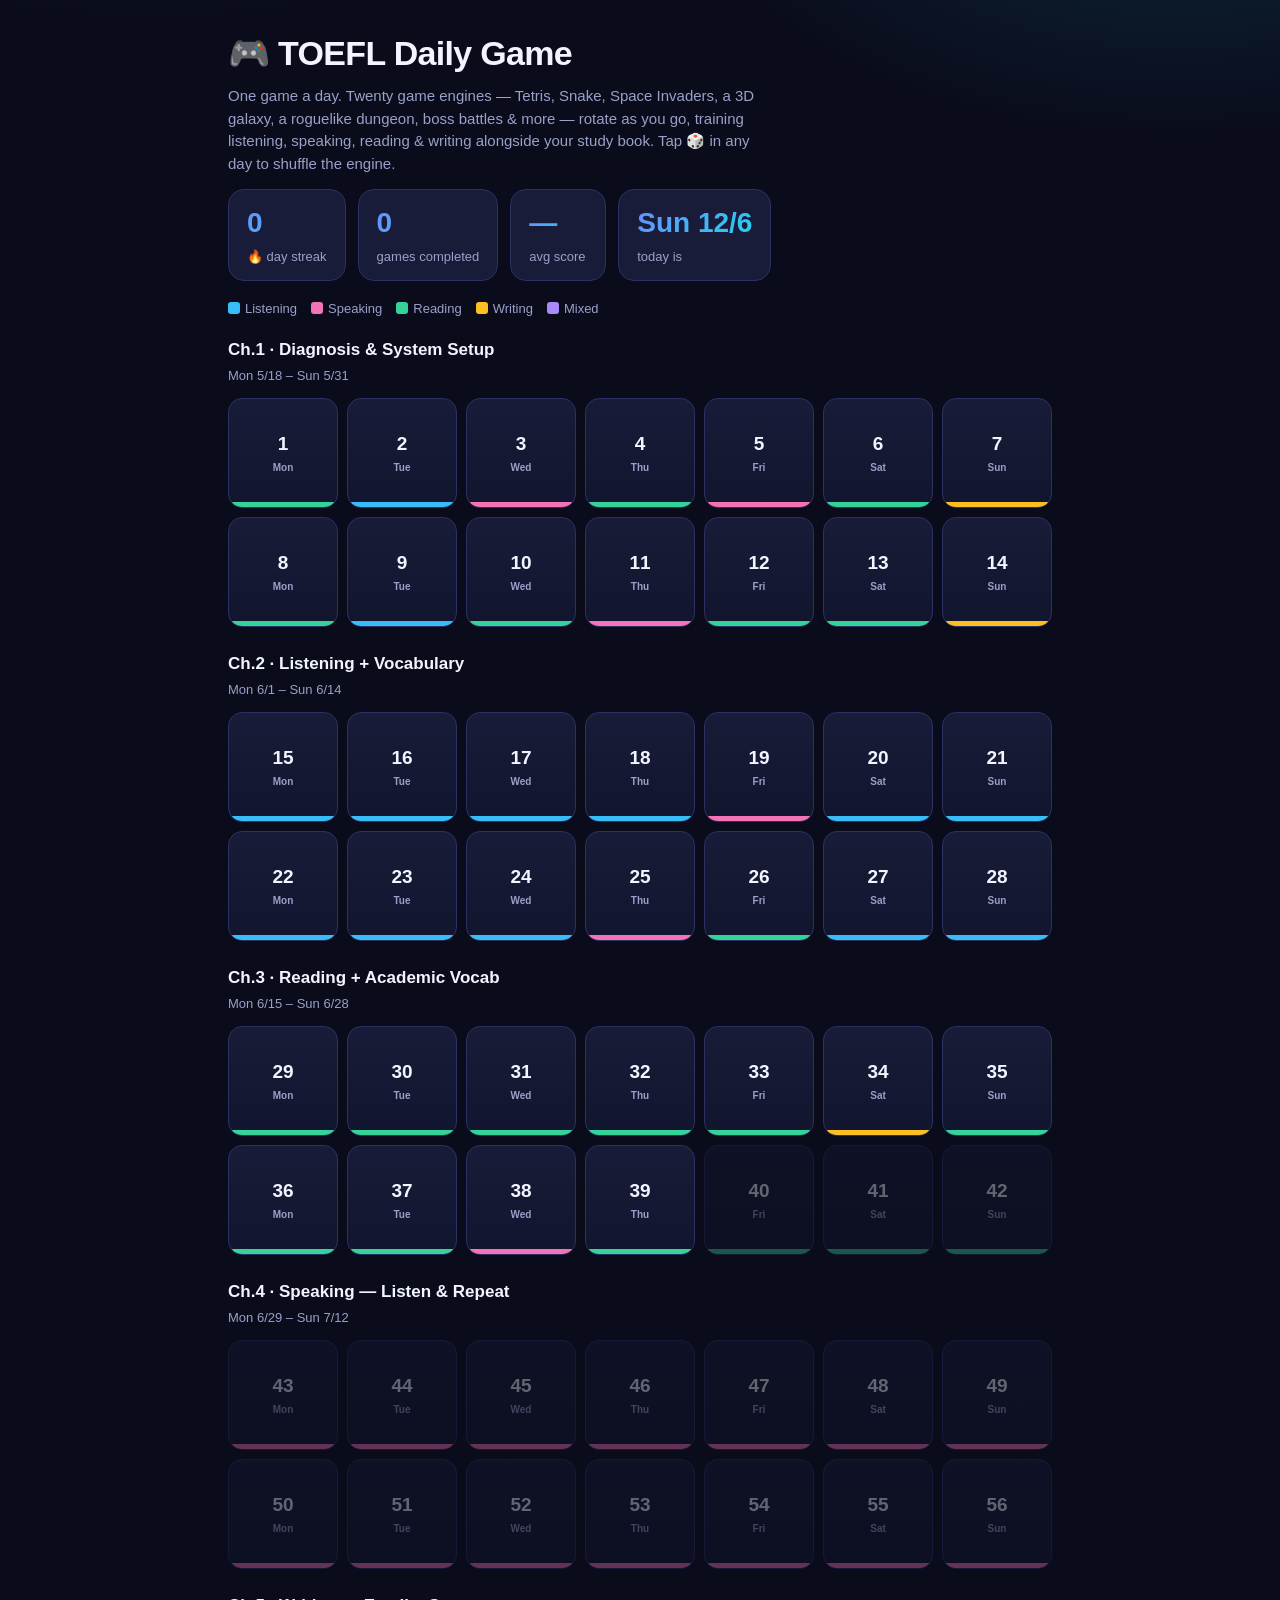
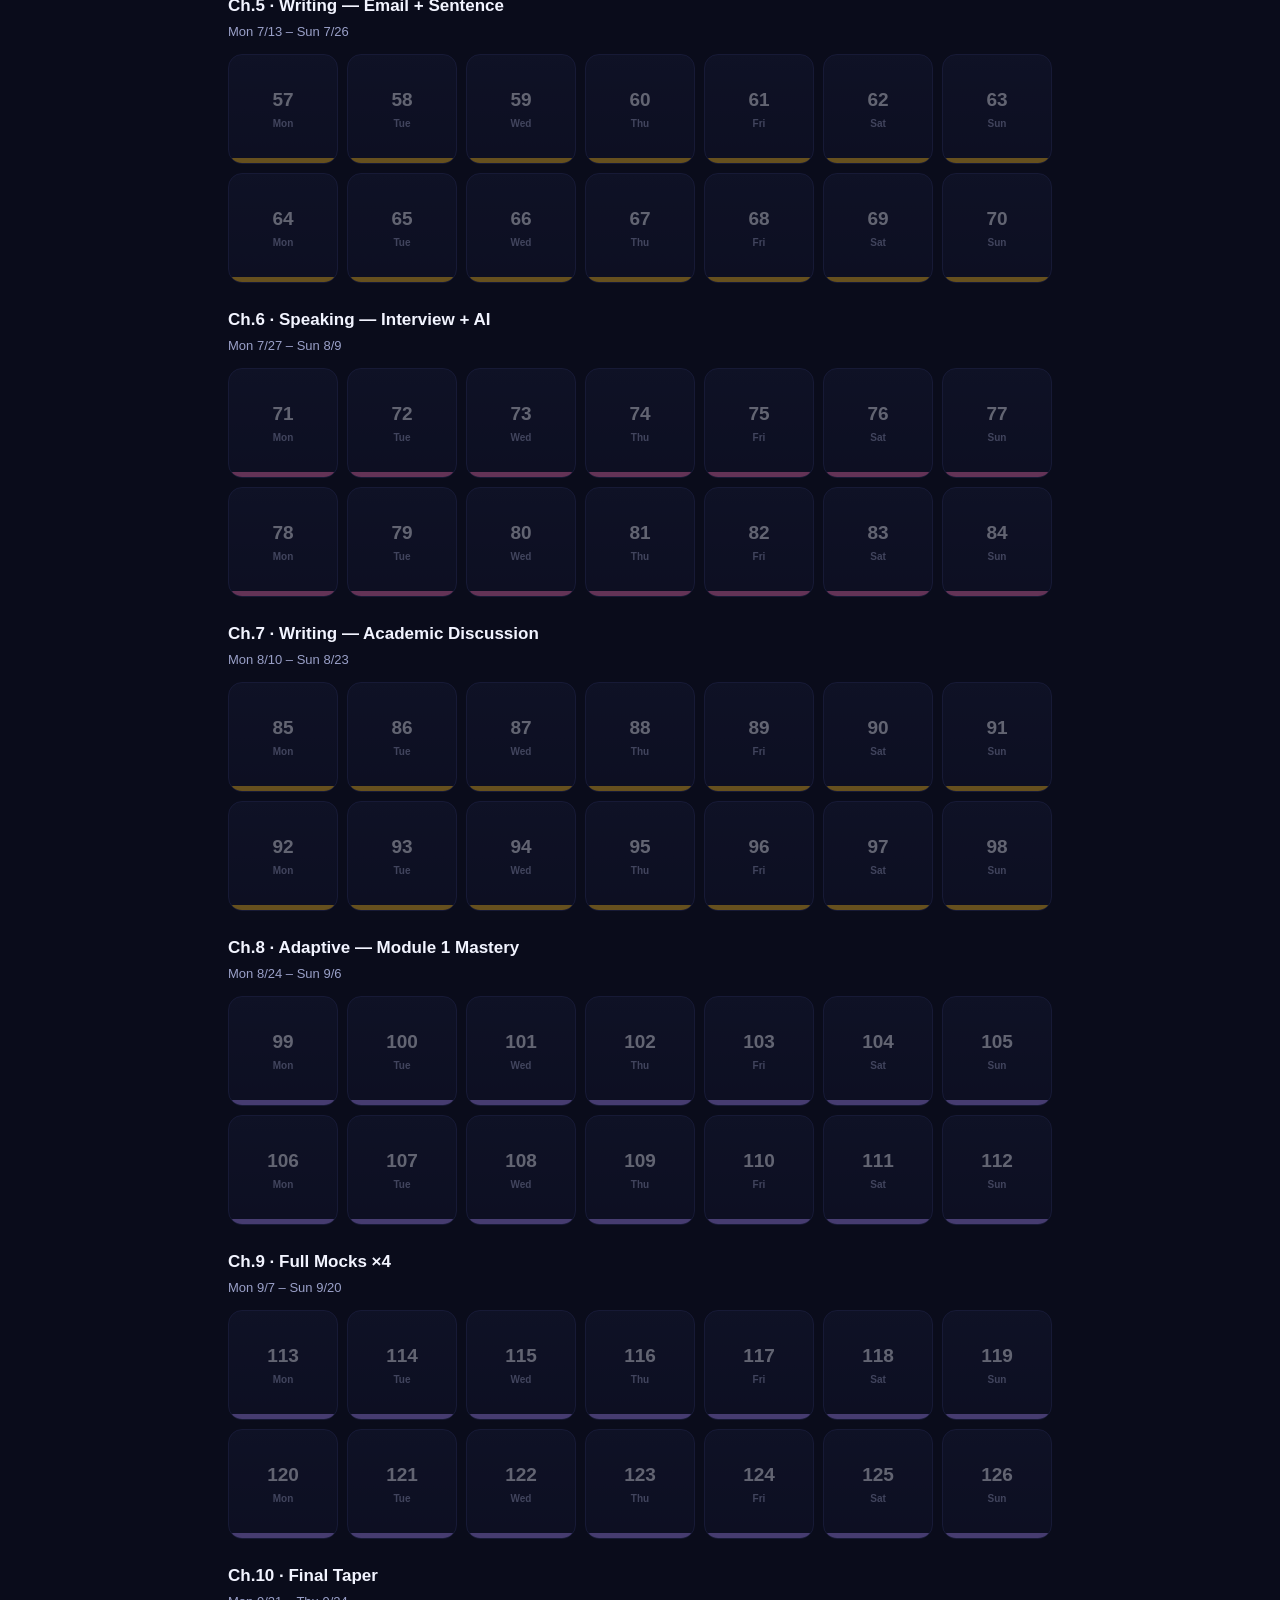
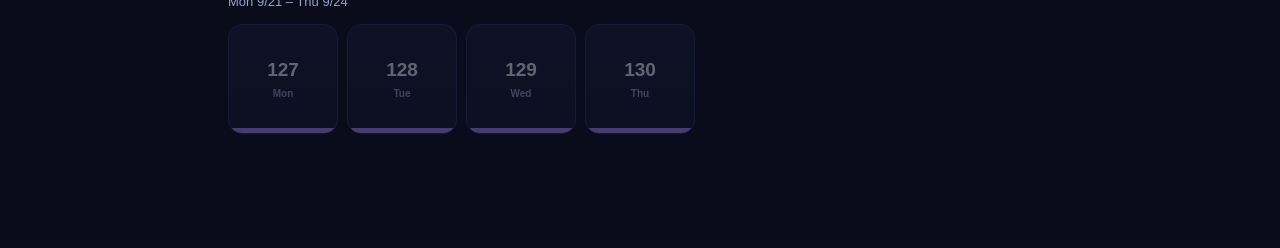
==== commit fad54d69: "Add 10 new creative game engines (20 total) New engines, all conforming to the core contract: - voca" ====
--- a/game/index.html
+++ b/game/index.html
@@ -4,13 +4,13 @@
   <meta charset="utf-8">
   <meta name="viewport" content="width=device-width, initial-scale=1">
   <title>TOEFL Daily Game · 130-Day Play & Learn</title>
-  <link rel="stylesheet" href="styles.css?v=2">
+  <link rel="stylesheet" href="styles.css?v=3">
 </head>
 <body>
   <div class="wrap">
     <div class="hero">
       <h1>🎮 TOEFL Daily Game</h1>
-      <p class="sub">One game a day. Ten game engines — arcade, 3D, dictation, speaking — rotate as you go, training listening, speaking, reading & writing alongside your study book. Tap 🎲 in any day to shuffle the engine.</p>
+      <p class="sub">One game a day. Twenty game engines — Tetris, Snake, Space Invaders, a 3D galaxy, a roguelike dungeon, boss battles & more — rotate as you go, training listening, speaking, reading & writing alongside your study book. Tap 🎲 in any day to shuffle the engine.</p>
       <div class="streakrow">
         <div class="stat"><b id="s-streak">0</b><span>🔥 day streak</span></div>
         <div class="stat"><b id="s-done">0</b><span>games completed</span></div>
@@ -28,8 +28,8 @@
     <div id="cal"></div>
   </div>
 
-  <script src="content.js?v=2"></script>
-  <script src="core.js?v=2"></script>
+  <script src="content.js?v=3"></script>
+  <script src="core.js?v=3"></script>
   <script>
     (function () {
       var T = window.TDG, C = CONTENT;
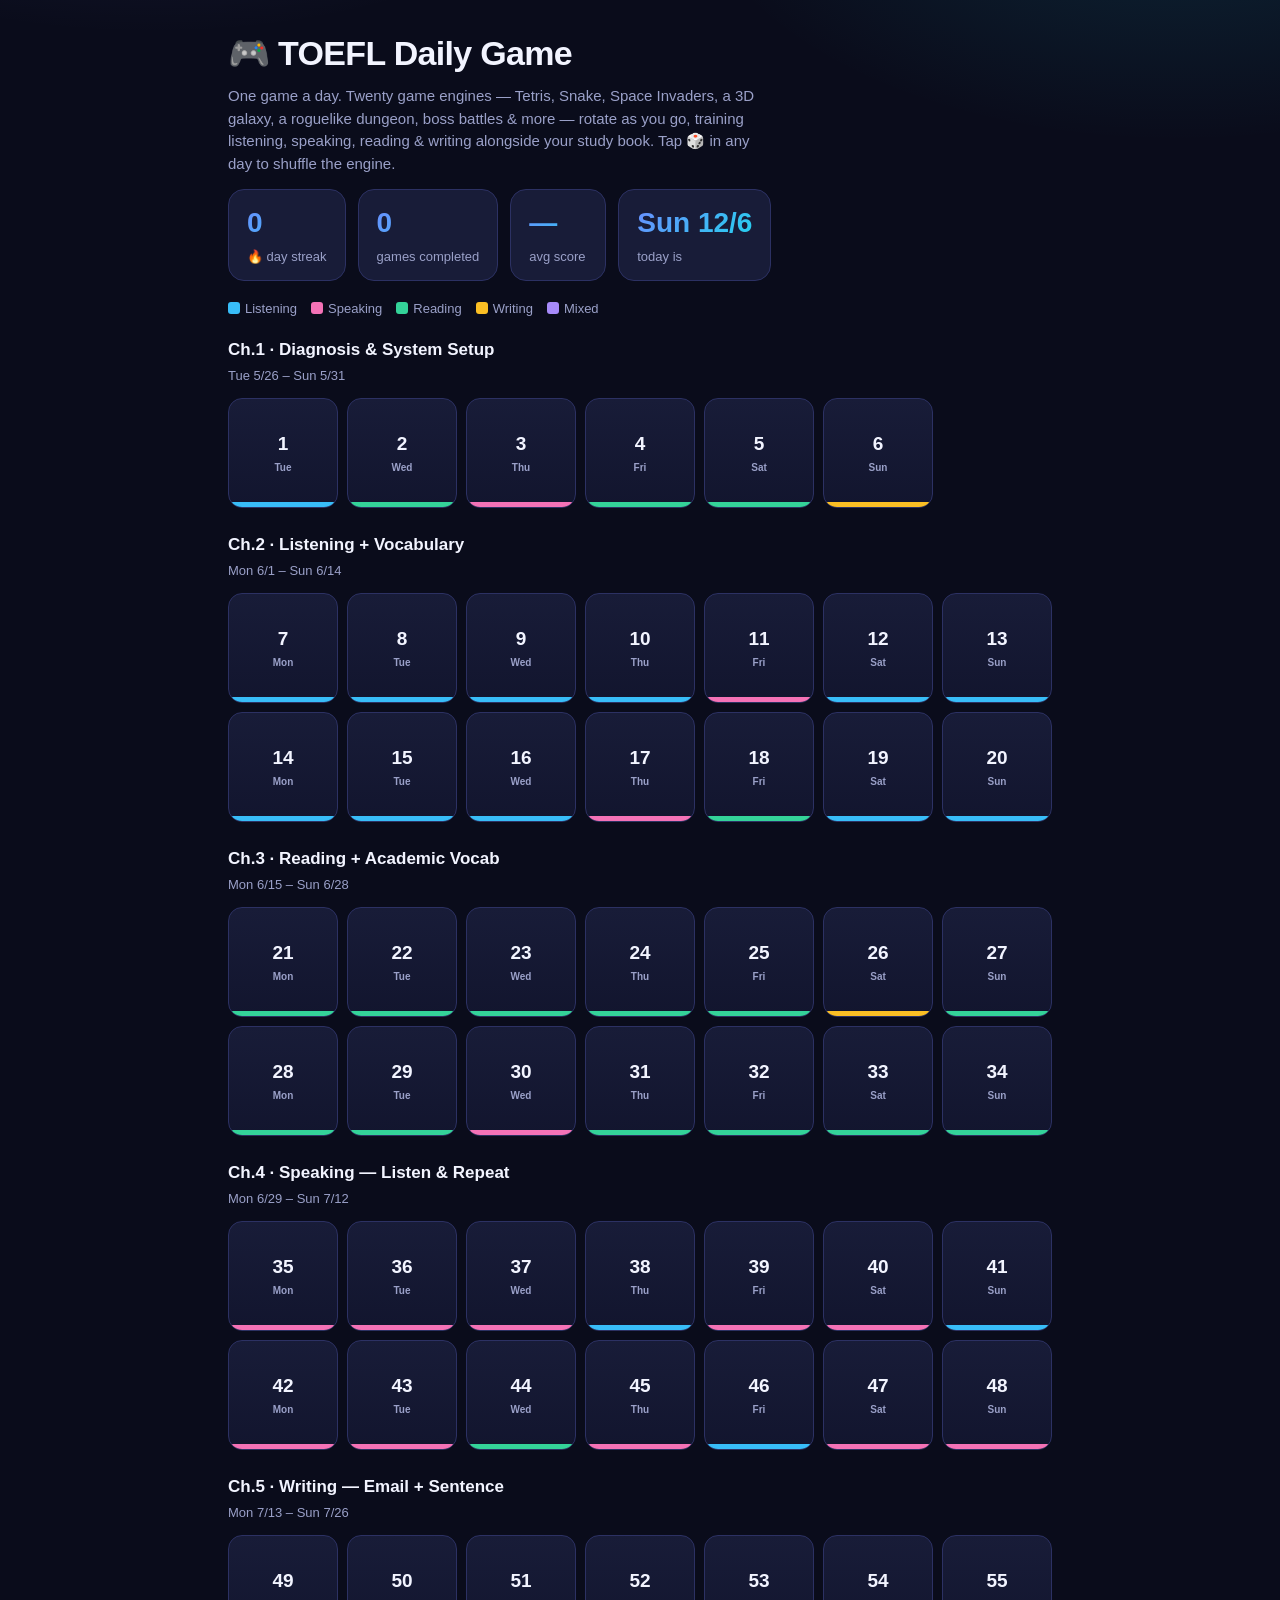
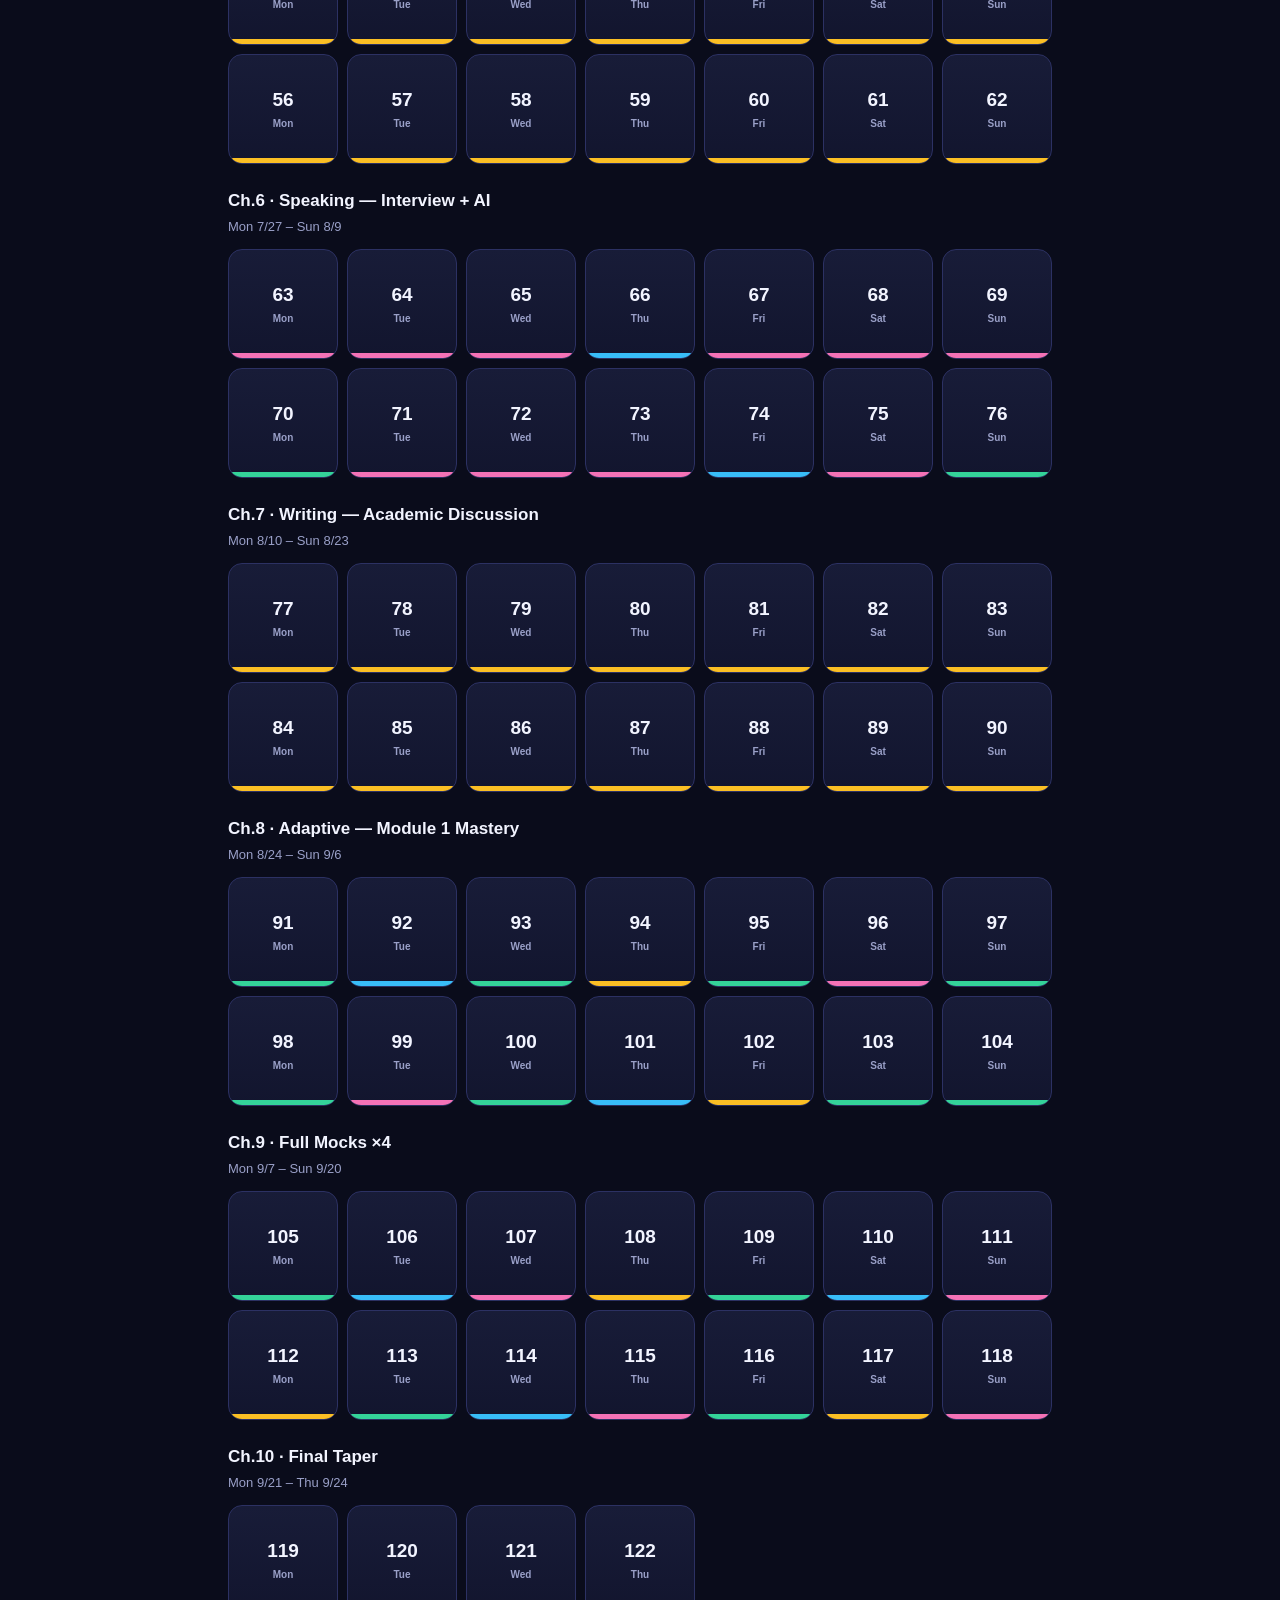
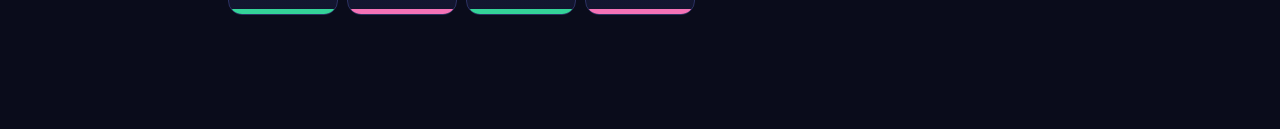
==== commit baf2203b: "Shift plan start to 5/26 (122 days), keep fixed 9/26 exam Move the start date from 5/18 to 5/26 whil" ====
--- a/game/index.html
+++ b/game/index.html
@@ -3,7 +3,7 @@
 <head>
   <meta charset="utf-8">
   <meta name="viewport" content="width=device-width, initial-scale=1">
-  <title>TOEFL Daily Game · 130-Day Play & Learn</title>
+  <title>TOEFL Daily Game · 122-Day Play & Learn</title>
   <link rel="stylesheet" href="styles.css?v=3">
 </head>
 <body>
@@ -39,7 +39,7 @@
       document.getElementById("s-done").textContent = stats.count;
       document.getElementById("s-avg").textContent = stats.count ? (stats.avg + "%") : "—";
       var td = T.dateForDay(today);
-      document.getElementById("s-today").textContent = (today >= 1 && today <= 130) ? ("Day " + today) : T.fmt(td);
+      document.getElementById("s-today").textContent = (today >= 1 && today <= 122) ? ("Day " + today) : T.fmt(td);
 
       var SKILLVAR = { listening: "--listening", speaking: "--speaking", reading: "--reading", writing: "--writing", mixed: "--mixed" };
       var html = "";
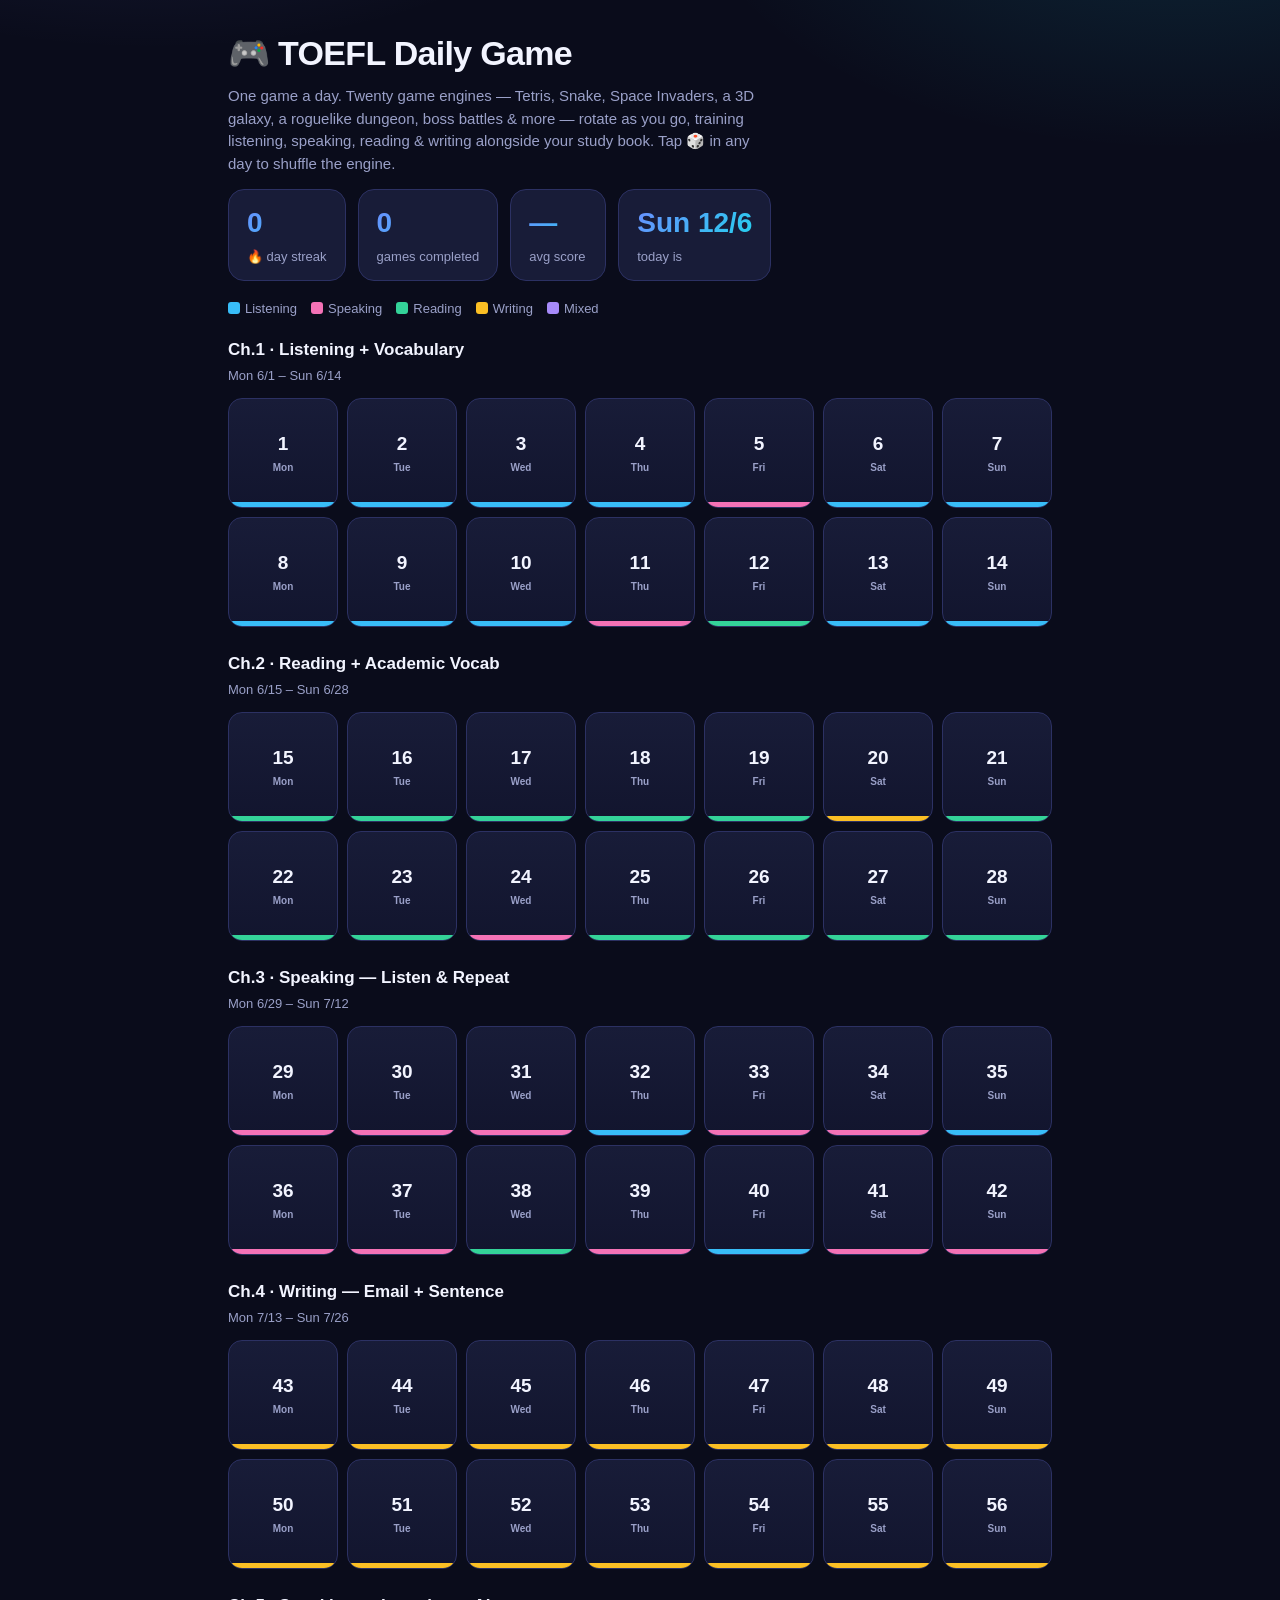
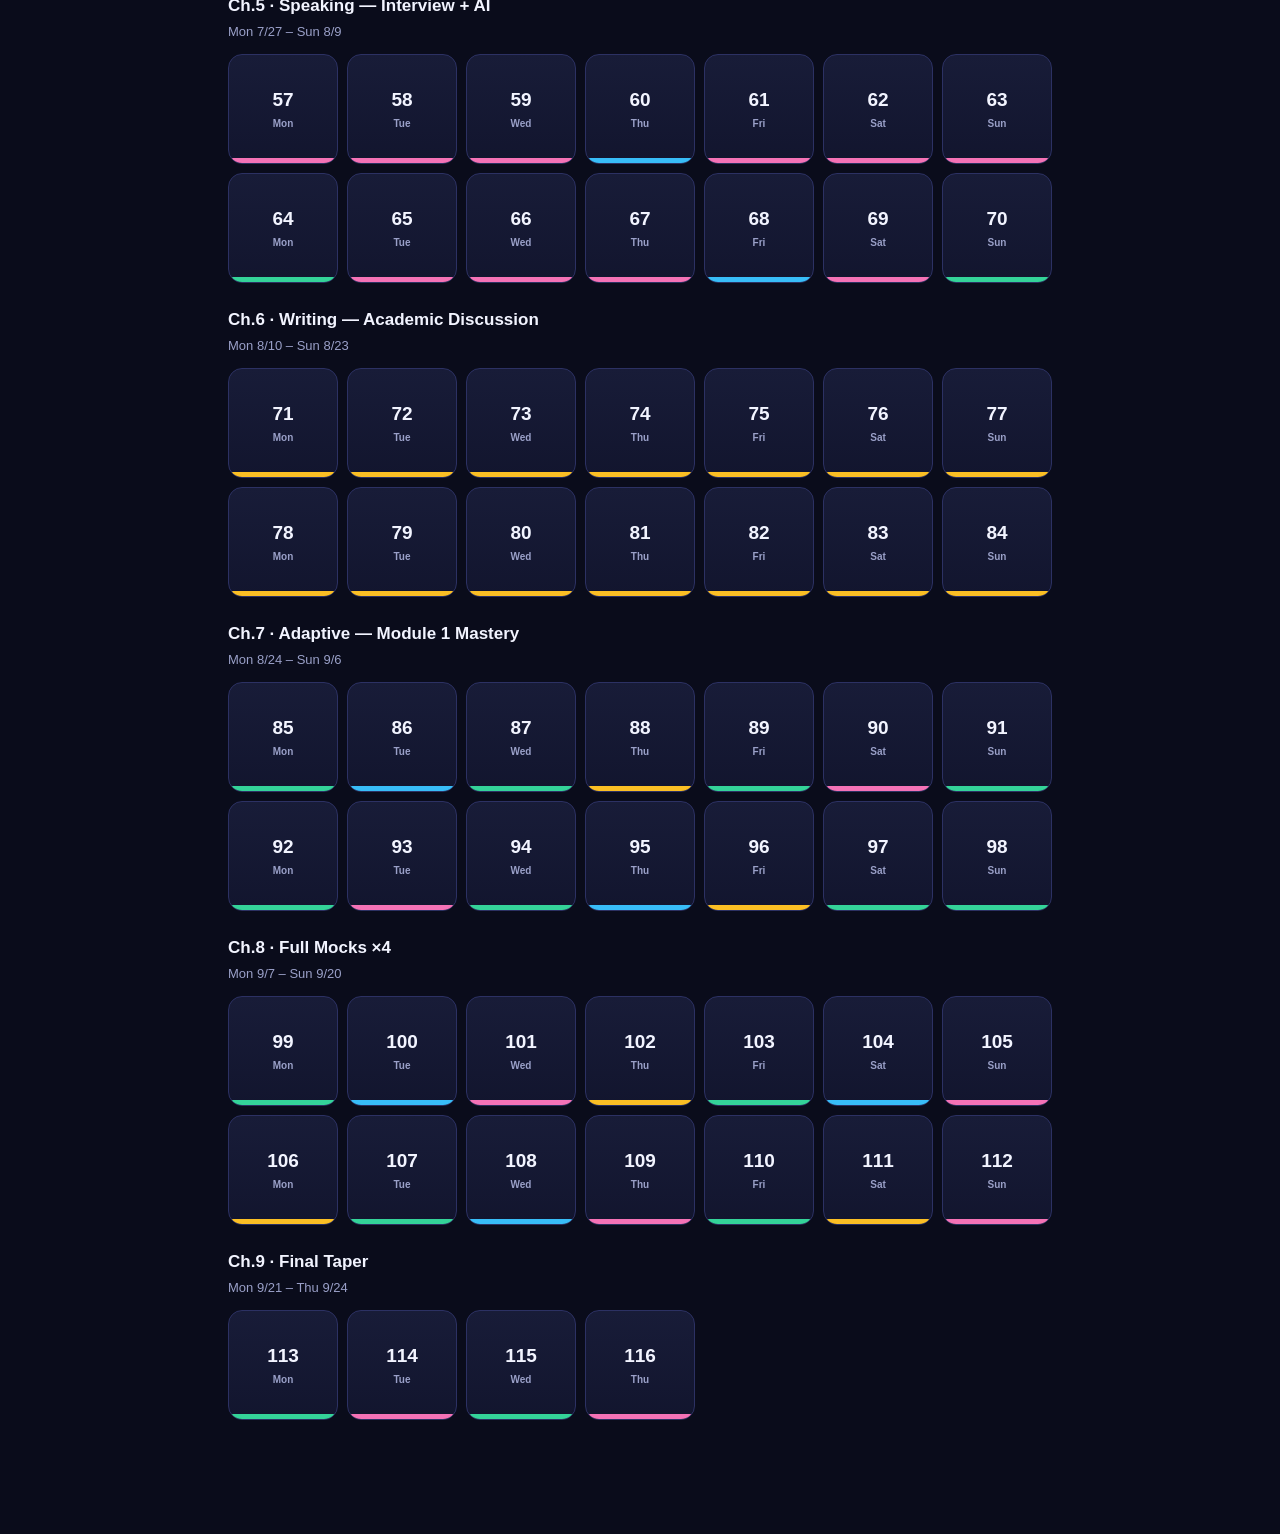
==== commit 0f854de8: "Shift plan start to 6/1 (116 days); drop setup week, fold into Ch.1 Exam stays fixed 9/26. Removing " ====
--- a/game/index.html
+++ b/game/index.html
@@ -3,7 +3,7 @@
 <head>
   <meta charset="utf-8">
   <meta name="viewport" content="width=device-width, initial-scale=1">
-  <title>TOEFL Daily Game · 122-Day Play & Learn</title>
+  <title>TOEFL Daily Game · 116-Day Play & Learn</title>
   <link rel="stylesheet" href="styles.css?v=3">
 </head>
 <body>
@@ -39,7 +39,7 @@
       document.getElementById("s-done").textContent = stats.count;
       document.getElementById("s-avg").textContent = stats.count ? (stats.avg + "%") : "—";
       var td = T.dateForDay(today);
-      document.getElementById("s-today").textContent = (today >= 1 && today <= 122) ? ("Day " + today) : T.fmt(td);
+      document.getElementById("s-today").textContent = (today >= 1 && today <= 116) ? ("Day " + today) : T.fmt(td);
 
       var SKILLVAR = { listening: "--listening", speaking: "--speaking", reading: "--reading", writing: "--writing", mixed: "--mixed" };
       var html = "";
